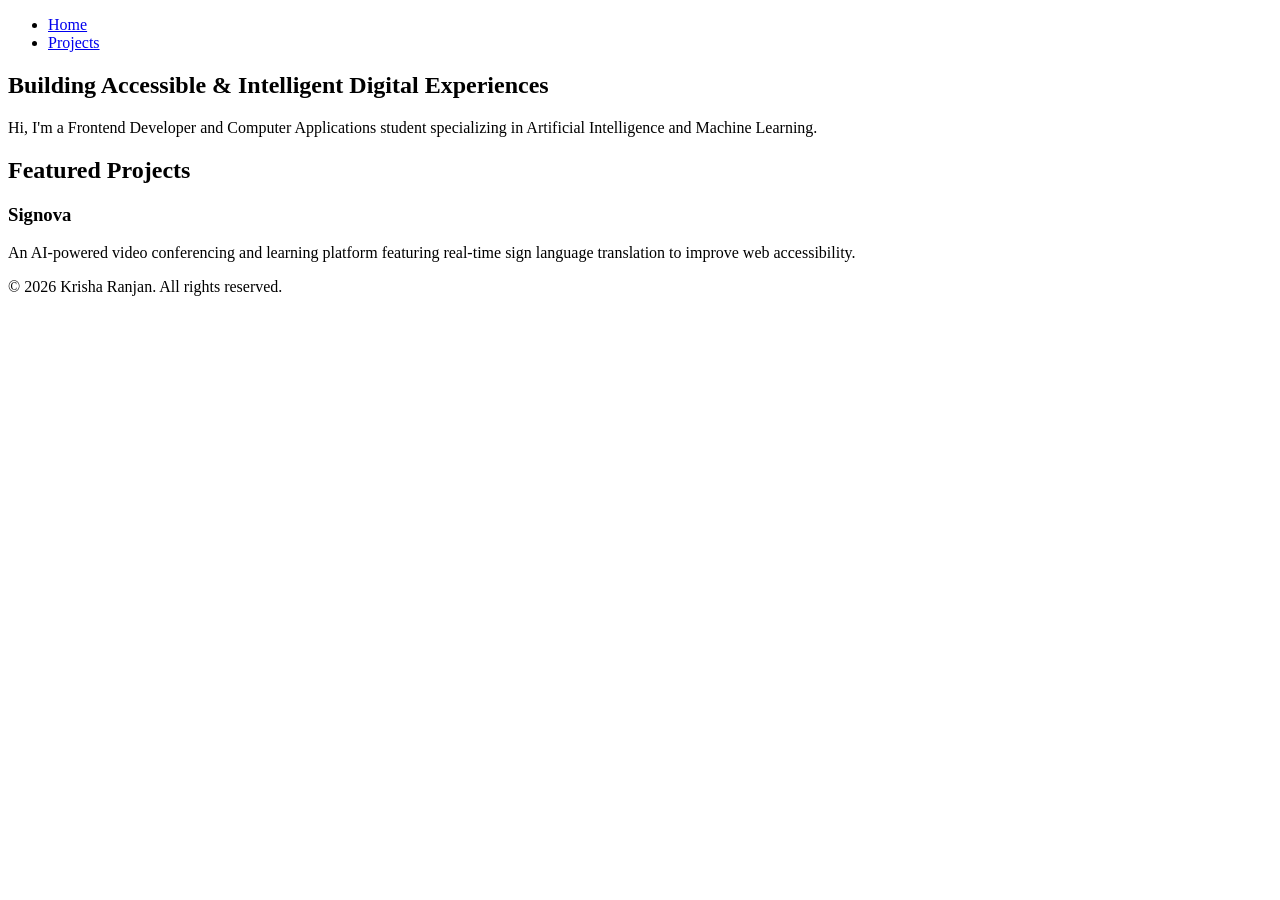
==== index.html @ 4bfcb0e2 "Fix formatting issues in index.html" ====
<!DOCTYPE html>
<html lang="en">
<head>
    <meta charset="UTF-8">
    <meta name="viewport" content="width=device-width, initial-scale=1.0">
    <!-- SEO Meta Tags -->
    <title>Krisha Ranjan | Frontend Developer & AI/ML Student</title>
    <meta name="description" content="Professional portfolio of Krisha Ranjan, a Frontend Developer and BCA AI/ML student specializing in accessible web applications and UI/UX design.">
    <meta name="keywords" content="Krisha Ranjan, Frontend Developer, AI/ML, Web Accessibility, Signova, Portfolio">
    <meta name="author" content="Krisha Ranjan">
</head>
<body>

    <!-- Accessible Skip Link for Keyboard Navigation -->
    <a href="#main-content" style="position: absolute; left: -10000px; top: auto; width: 1px; height: 1px; overflow: hidden;">Skip to main content</a>

    <!-- Main Navigation Header -->
    <header role="banner">
        <nav aria-label="Main Navigation">
            <ul>
                <li><a href="index.html" aria-current="page">Home</a></li>
                <li><a href="#projects">Projects</a></li>
            </ul>
        </nav>
    </header>

    <!-- Main Content Area -->
    <main id="main-content">
        
        <!-- Hero Section -->
        <section id="hero" aria-labelledby="hero-heading">
            <h2 id="hero-heading">Building Accessible & Intelligent Digital Experiences</h2>
            <p>Hi, I'm a Frontend Developer and Computer Applications student specializing in Artificial Intelligence and Machine Learning.</p>
        </section>

        <!-- Featured Projects Section -->
        <section id="projects" aria-labelledby="projects-heading">
            <h2 id="projects-heading">Featured Projects</h2>
            <article>
                <h3>Signova</h3>
                <p>An AI-powered video conferencing and learning platform featuring real-time sign language translation to improve web accessibility.</p>
            </article>
        </section>

    </main>

    <!-- Site Footer -->
    <footer role="contentinfo">
        <p>&copy; 2026 Krisha Ranjan. All rights reserved.</p>
    </footer>

</body>
</html>
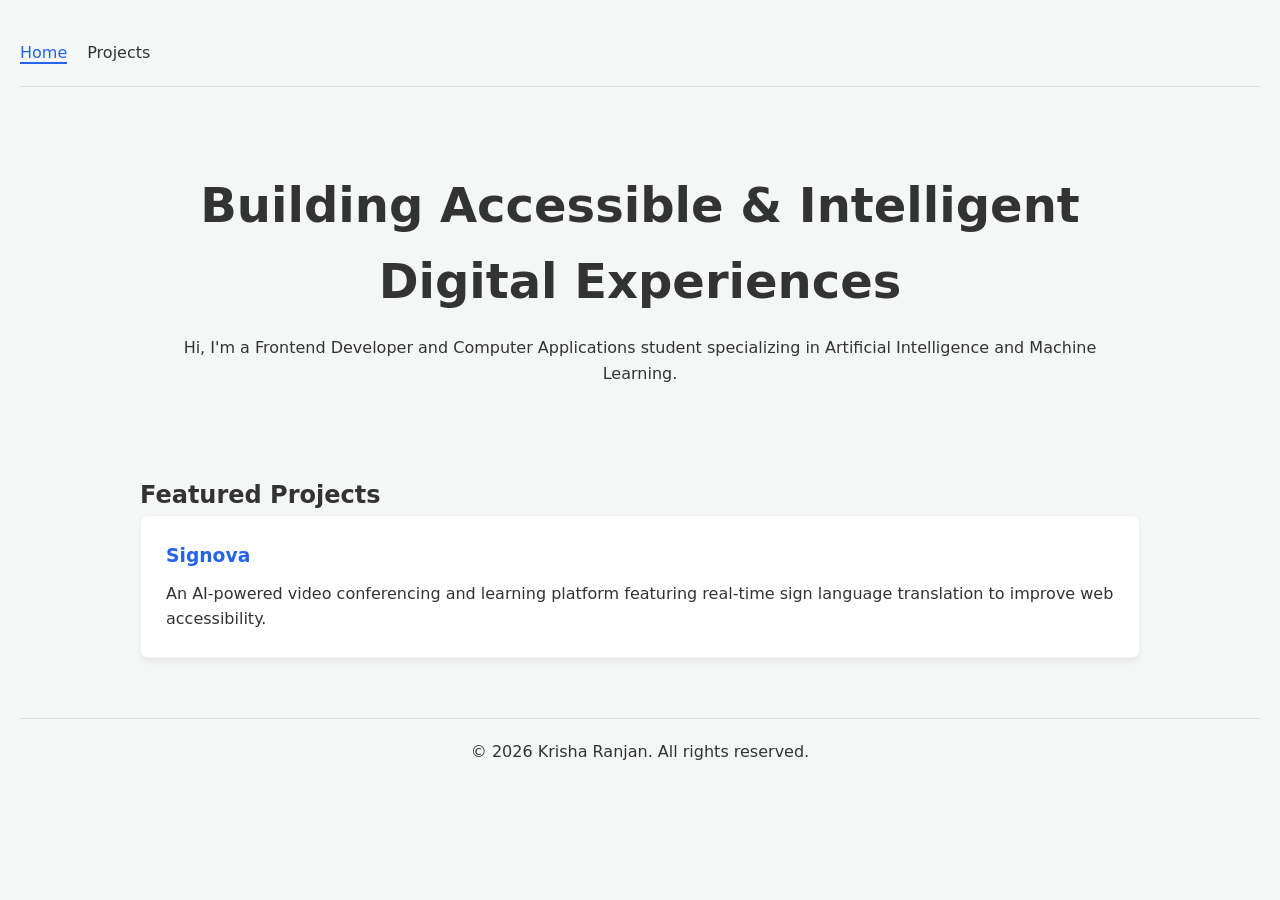
==== commit c58919a2: "Update index.html" ====
--- a/index.html
+++ b/index.html
@@ -8,6 +8,7 @@
     <meta name="description" content="Professional portfolio of Krisha Ranjan, a Frontend Developer and BCA AI/ML student specializing in accessible web applications and UI/UX design.">
     <meta name="keywords" content="Krisha Ranjan, Frontend Developer, AI/ML, Web Accessibility, Signova, Portfolio">
     <meta name="author" content="Krisha Ranjan">
+    <link rel="stylesheet" href="style.css">
 </head>
 <body>
 
--- a/style.css
+++ b/style.css
@@ -0,0 +1,156 @@
+/* Custom CSS Variables for Light / Dark Theme */
+:root {
+    --bg-color: #f4f7f6;
+    --text-color: #333333;
+    --card-bg: #ffffff;
+    --accent-color: #2563eb;
+    --accent-hover: #1d4ed8;
+    --footer-bg: #1e293b;
+    --footer-text: #f8fafc;
+}
+
+/* Automatic Dark Mode Setup using Media Queries */
+@media (prefers-color-scheme: dark) {
+    :root {
+        --bg-color: #0f172a;
+        --text-color: #f8fafc;
+        --card-bg: #1e293b;
+        --accent-color: #3b82f6;
+        --accent-hover: #60a5fa;
+    }
+}
+
+/* Global Reset */
+* {
+    margin: 0;
+    padding: 0;
+    box-sizing: border-box;
+}
+
+body {
+    font-family: system-ui, -apple-system, sans-serif;
+    background-color: var(--bg-color);
+    color: var(--text-color);
+    line-height: 1.6;
+    padding: 20px;
+    transition: background-color 0.3s, color 0.3s;
+}
+
+/* Flexbox Header Structure */
+header {
+    display: flex;
+    justify-content: space-between;
+    align-items: center;
+    padding: 20px 0;
+    border-bottom: 1px solid rgba(128, 128, 128, 0.2);
+    margin-bottom: 40px;
+}
+
+nav ul {
+    display: flex;
+    list-style: none;
+    gap: 20px;
+}
+
+nav a {
+    color: var(--text-color);
+    text-decoration: none;
+    font-weight: 500;
+}
+
+nav a[aria-current="page"] {
+    color: var(--accent-color);
+    border-bottom: 2px solid var(--accent-color);
+}
+
+/* Mobile-First Layout / Main container */
+main {
+    max-width: 1000px;
+    margin: 0 auto;
+}
+
+#hero {
+    margin-bottom: 50px;
+    text-align: center;
+    padding: 40px 20px;
+}
+
+#hero h2 {
+    font-size: 2rem;
+    margin-bottom: 15px;
+}
+
+/* CSS Grid for Projects Grid Layout */
+.projects-grid {
+    display: grid;
+    grid-template-columns: 1fr; /* 1 Column on mobile devices */
+    gap: 20px;
+    margin-top: 20px;
+}
+
+/* Responsive Tablet & Desktop Architecture */
+@media (min-width: 768px) {
+    #hero h2 {
+        font-size: 3rem;
+    }
+    .projects-grid {
+        grid-template-columns: repeat(2, 1fr); /* 2 Columns on larger screens */
+    }
+}
+
+article {
+    background-color: var(--card-bg);
+    padding: 25px;
+    border-radius: 8px;
+    box-shadow: 0 4px 6px rgba(0,0,0,0.05);
+    border: 1px solid rgba(128, 128, 128, 0.1);
+}
+
+article h3 {
+    margin-bottom: 10px;
+    color: var(--accent-color);
+}
+
+/* Accessible Contact Form Styling */
+form {
+    display: flex;
+    flex-direction: column;
+    gap: 15px;
+    max-width: 500px;
+    margin: 20px 0;
+}
+
+form div {
+    display: flex;
+    flex-direction: column;
+    gap: 5px;
+}
+
+input, textarea {
+    padding: 10px;
+    border-radius: 5px;
+    border: 1px solid rgba(128, 128, 128, 0.4);
+    background-color: var(--card-bg);
+    color: var(--text-color);
+}
+
+button {
+    padding: 12px;
+    background-color: var(--accent-color);
+    color: white;
+    border: none;
+    border-radius: 5px;
+    font-weight: bold;
+    cursor: pointer;
+}
+
+button:hover {
+    background-color: var(--accent-hover);
+}
+
+footer {
+    text-align: center;
+    margin-top: 60px;
+    padding: 20px 0;
+    border-top: 1px solid rgba(128, 128, 128, 0.2);
+}
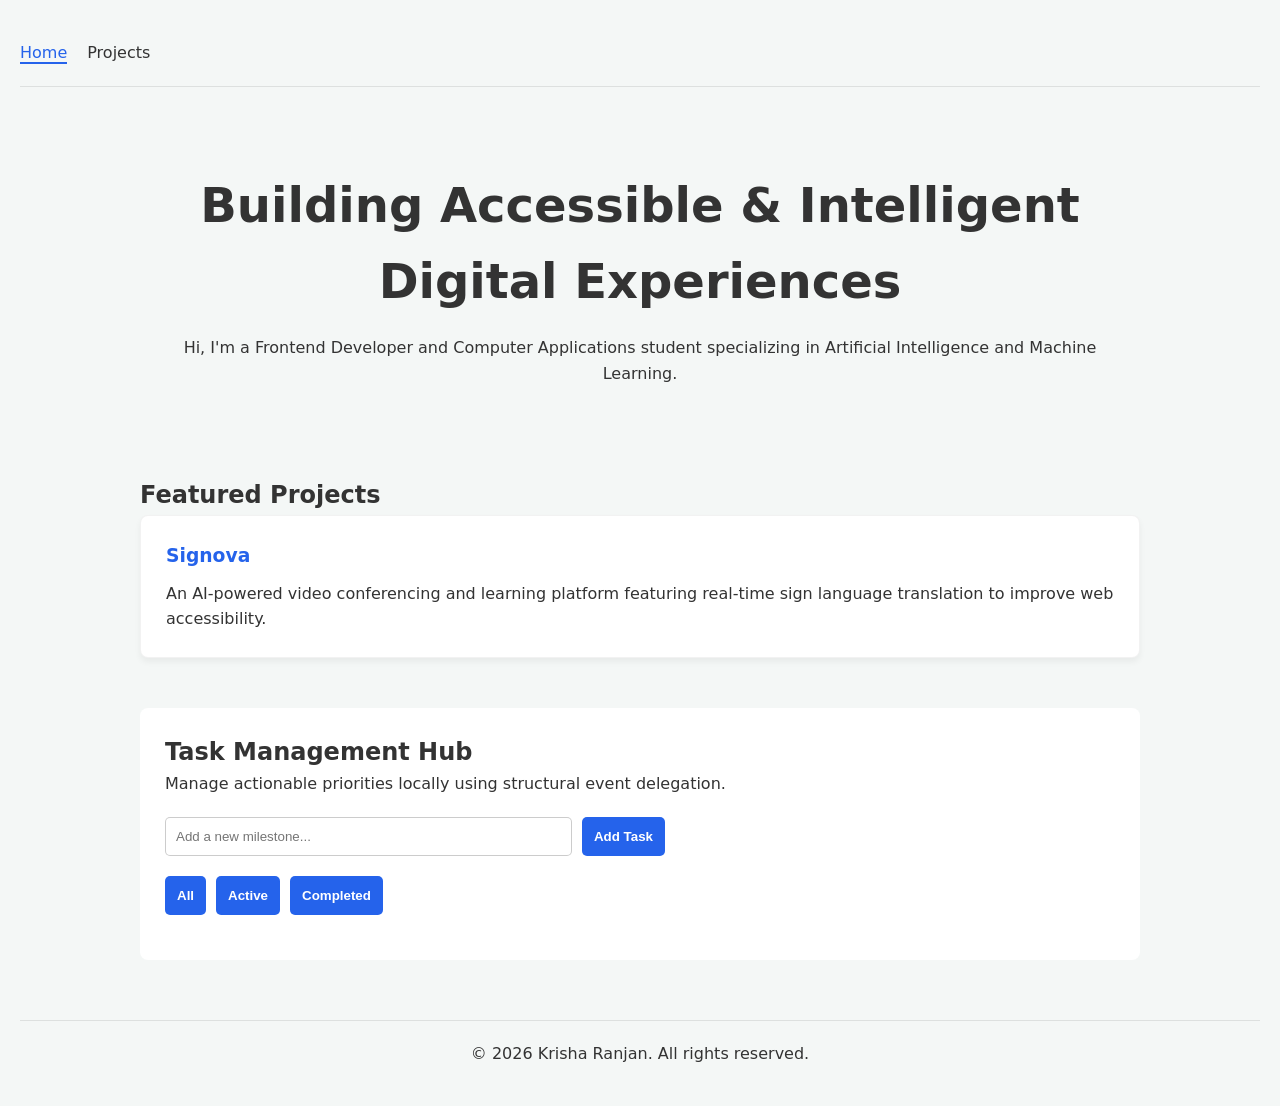
==== commit 8e204bb6: "Add interactive task management section to index.html" ====
--- a/index.html
+++ b/index.html
@@ -43,6 +43,25 @@
             </article>
         </section>
 
+        <!-- Interactive Task Management Section (Task 3) -->
+        <section id="todo-app" aria-labelledby="todo-heading" style="margin-top: 50px; padding: 25px; background: var(--card-bg); border-radius: 8px;">
+            <h2 id="todo-heading">Task Management Hub</h2>
+            <p>Manage actionable priorities locally using structural event delegation.</p>
+            
+            <form id="todo-form" style="display:flex; flex-direction:row; gap:10px; margin: 20px 0;">
+                <input type="text" id="todo-input" placeholder="Add a new milestone..." required aria-label="New milestone description" style="flex:1;">
+                <button type="submit">Add Task</button>
+            </form>
+
+            <div class="filter-controls" style="margin-bottom: 20px; display:flex; gap:10px;">
+                <button class="filter-btn active" data-filter="all">All</button>
+                <button class="filter-btn" data-filter="active">Active</button>
+                <button class="filter-btn" data-filter="completed">Completed</button>
+            </div>
+
+            <ul id="todo-list" style="list-style:none; padding:0; display:flex; flex-direction:column; gap:10px;"></ul>
+        </section>
+
     </main>
 
     <!-- Site Footer -->
@@ -50,5 +69,7 @@
         <p>&copy; 2026 Krisha Ranjan. All rights reserved.</p>
     </footer>
 
+    <script src="app.js"></script>
+
 </body>
 </html>
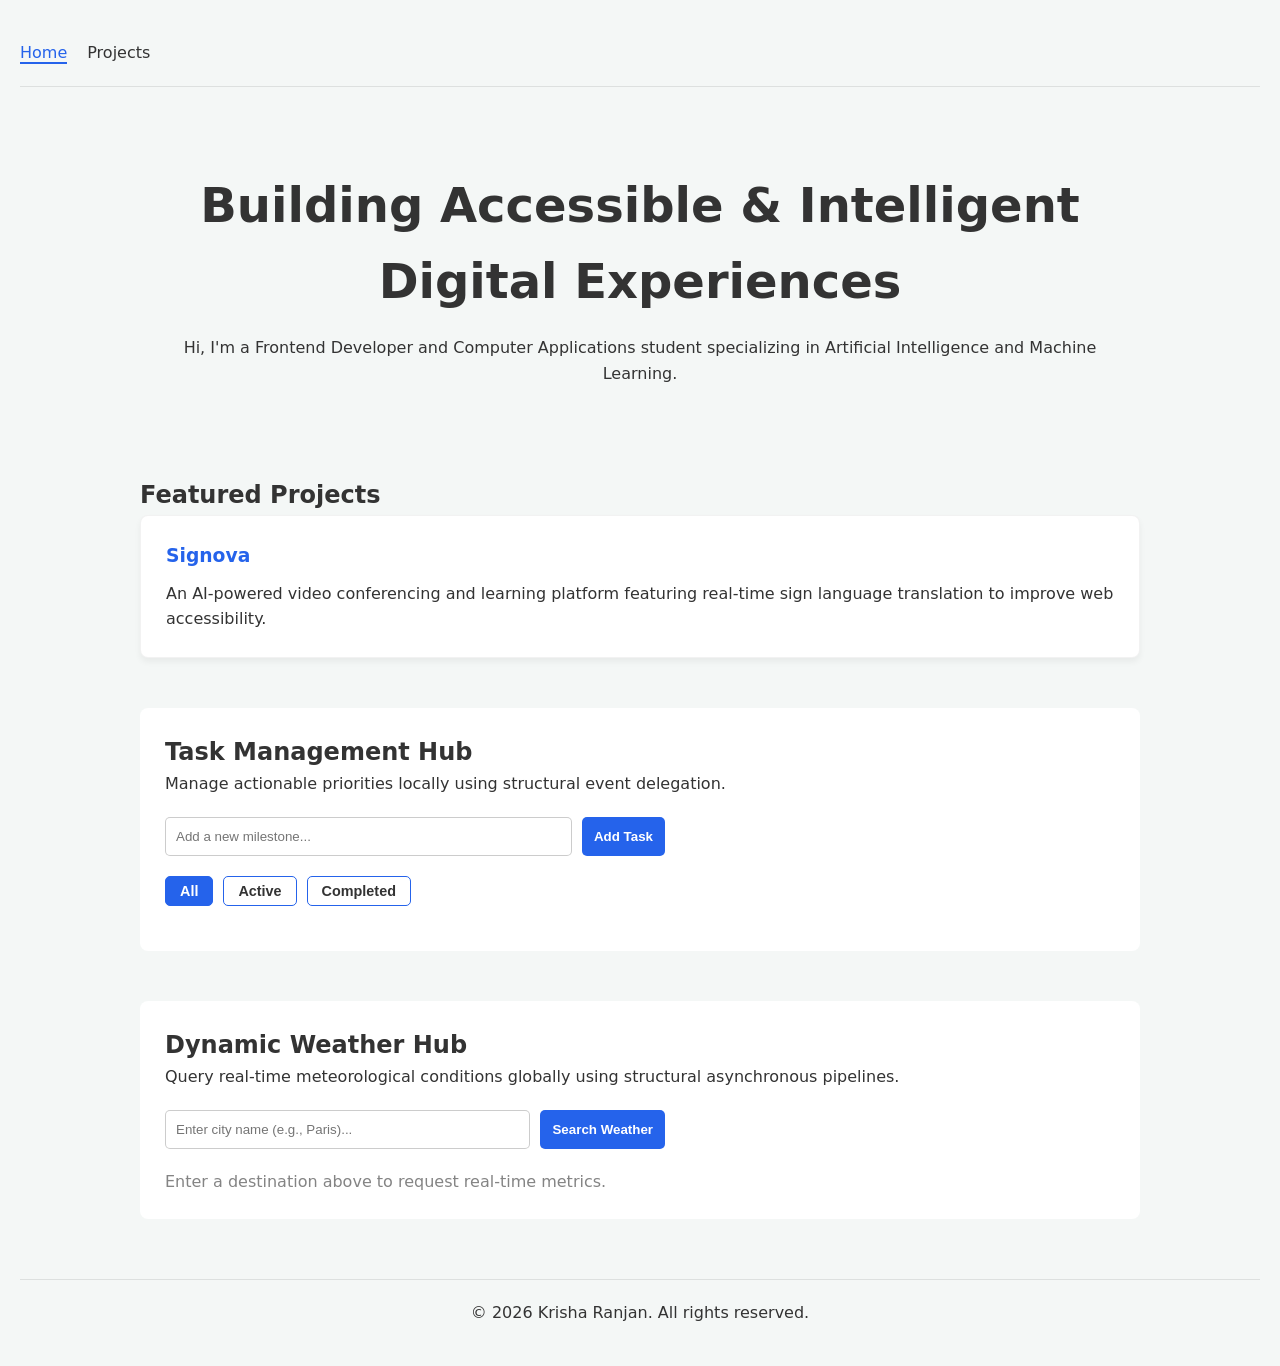
==== commit 11f2bbce: "Add asynchronous weather dashboard section Added a new section for the asynchronous weather dashboar" ====
--- a/index.html
+++ b/index.html
@@ -62,6 +62,21 @@
             <ul id="todo-list" style="list-style:none; padding:0; display:flex; flex-direction:column; gap:10px;"></ul>
         </section>
 
+        <!-- Asynchronous Weather Dashboard Section (Task 4) -->
+        <section id="weather-app" aria-labelledby="weather-heading" style="margin-top: 50px; padding: 25px; background: var(--card-bg); border-radius: 8px;">
+            <h2 id="weather-heading">Dynamic Weather Hub</h2>
+            <p>Query real-time meteorological conditions globally using structural asynchronous pipelines.</p>
+            
+            <form id="weather-form" style="display:flex; flex-direction:row; gap:10px; margin: 20px 0;">
+                <input type="text" id="city-input" placeholder="Enter city name (e.g., Paris)..." required aria-label="City query input" style="flex:1;">
+                <button type="submit">Search Weather</button>
+            </form>
+
+            <div id="weather-info">
+                <p style="opacity:0.6;">Enter a destination above to request real-time metrics.</p>
+            </div>
+        </section>
+
     </main>
 
     <!-- Site Footer -->
@@ -70,6 +85,7 @@
     </footer>
 
     <script src="app.js"></script>
+    <script src="weather.js"></script>
 
 </body>
 </html>
--- a/style.css
+++ b/style.css
@@ -154,3 +154,40 @@
     padding: 20px 0;
     border-top: 1px solid rgba(128, 128, 128, 0.2);
 }
+
+/* Task 3 App Specifics */
+.todo-item {
+    display: flex;
+    align-items: center;
+    justify-content: space-between;
+    background: var(--bg-color);
+    padding: 12px 18px;
+    border-radius: 6px;
+    border: 1px solid rgba(128, 128, 128, 0.2);
+}
+
+.todo-item.completed .todo-text {
+    text-decoration: line-through;
+    opacity: 0.6;
+}
+
+.delete-btn {
+    background-color: #ef4444;
+    padding: 6px 12px;
+    font-size: 0.85rem;
+}
+.delete-btn:hover {
+    background-color: #dc2626;
+}
+
+.filter-btn {
+    background: transparent;
+    border: 1px solid var(--accent-color);
+    color: var(--text-color);
+    padding: 6px 14px;
+    font-size: 0.9rem;
+}
+.filter-btn.active, .filter-btn:hover {
+    background: var(--accent-color);
+    color: white;
+}
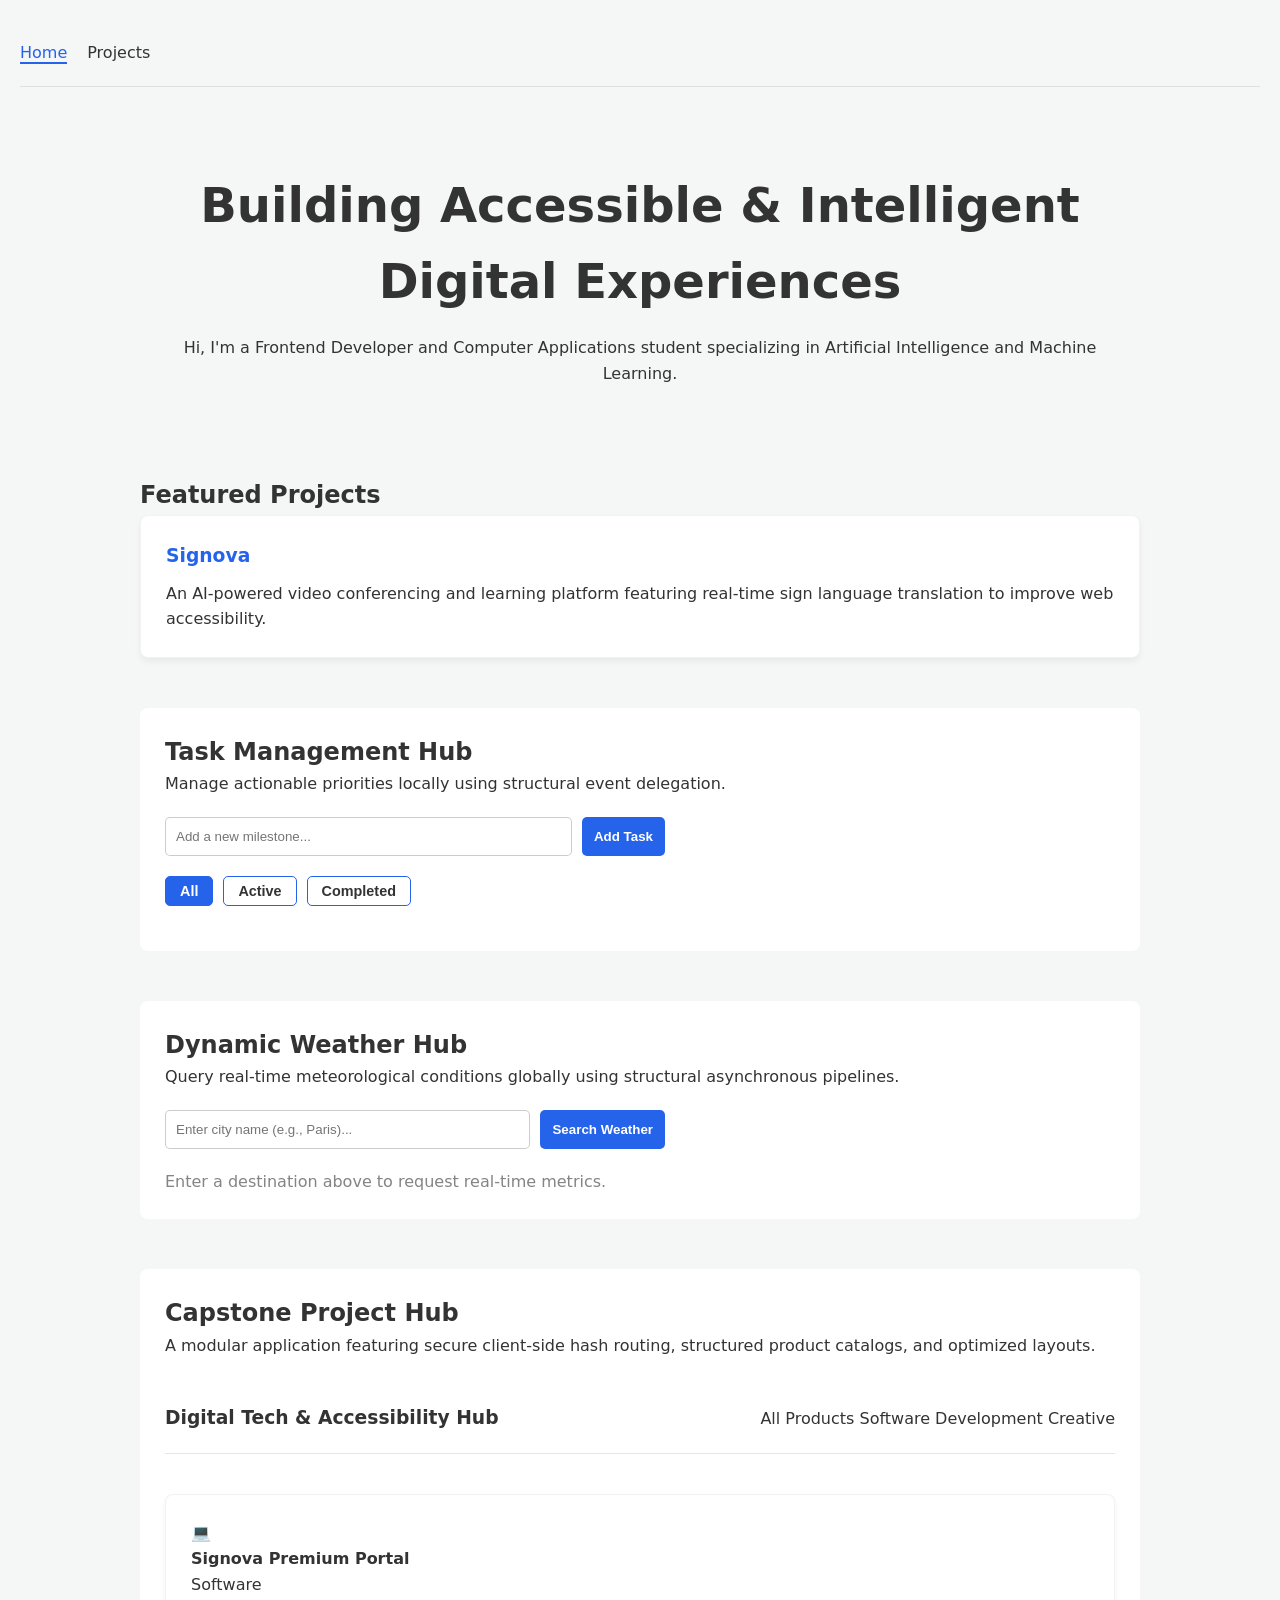
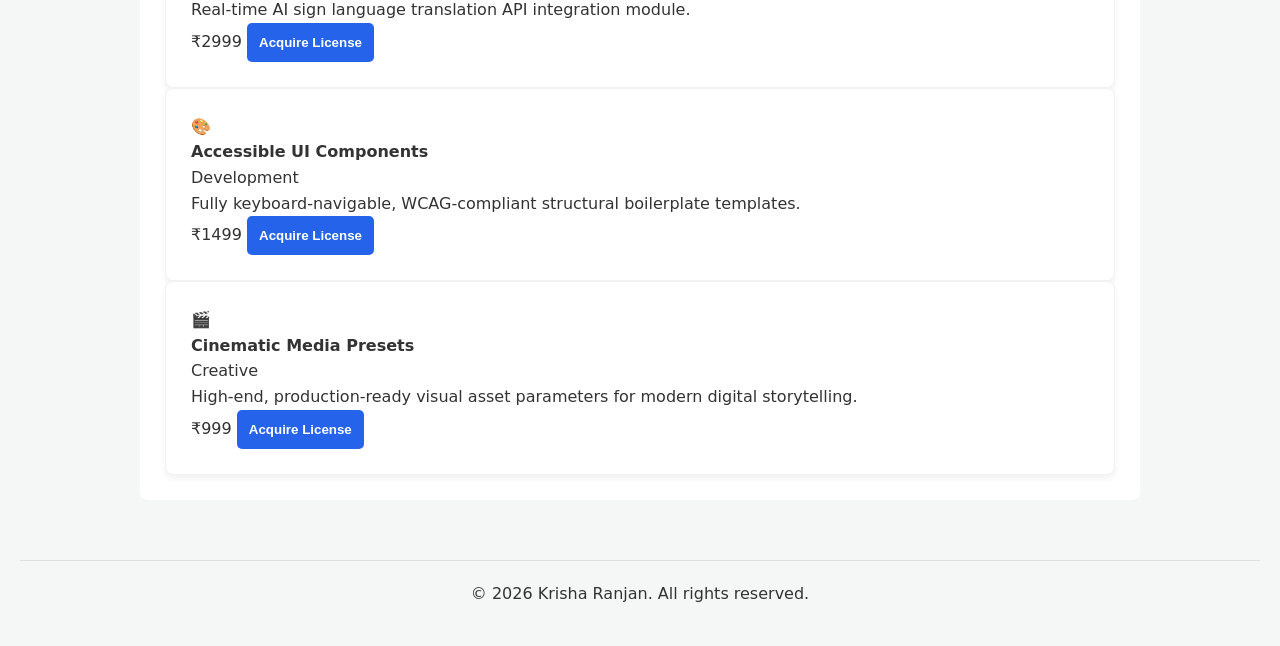
==== commit 034fa69c: "Add Capstone Project Hub section to index.html Added a section for the Capstone Project Hub with a d" ====
--- a/index.html
+++ b/index.html
@@ -77,6 +77,15 @@
             </div>
         </section>
 
+        <!-- Modular Capstone Project Section: E-Commerce Architecture (Task 5) -->
+        <section id="capstone-app" aria-labelledby="capstone-heading" style="margin-top: 50px; padding: 25px; background: var(--card-bg); border-radius: 8px;">
+            <h2 id="capstone-heading">Capstone Project Hub</h2>
+            <p>A modular application featuring secure client-side hash routing, structured product catalogs, and optimized layouts.</p>
+            
+            <!-- Target container for the routing application injection -->
+            <div id="store-app-container" style="margin-top: 25px;"></div>
+        </section>
+
     </main>
 
     <!-- Site Footer -->
@@ -86,6 +95,7 @@
 
     <script src="app.js"></script>
     <script src="weather.js"></script>
+    <script src="store.js"></script>
 
 </body>
 </html>
--- a/style.css
+++ b/style.css
@@ -191,3 +191,39 @@
     background: var(--accent-color);
     color: white;
 }
+/* Task 4 Weather Module Styles */
+.weather-card {
+    background: var(--bg-color);
+    padding: 20px;
+    border-radius: 6px;
+    border-left: 5px solid var(--accent-color);
+    margin-top: 15px;
+}
+.weather-card h3 {
+    margin-bottom: 15px;
+}
+.weather-stat {
+    display: flex;
+    justify-content: space-between;
+    padding: 8px 0;
+    border-bottom: 1px solid rgba(128, 128, 128, 0.1);
+}
+.stat-label {
+    font-weight: 500;
+}
+.stat-value {
+    font-weight: bold;
+    color: var(--accent-color);
+}
+.weather-error {
+    background-color: rgba(239, 68, 68, 0.1);
+    color: #ef4444;
+    padding: 15px;
+    border-radius: 6px;
+    border: 1px solid rgba(239, 68, 68, 0.2);
+    margin-top: 15px;
+}
+.loading {
+    font-style: italic;
+    opacity: 0.7;
+}
